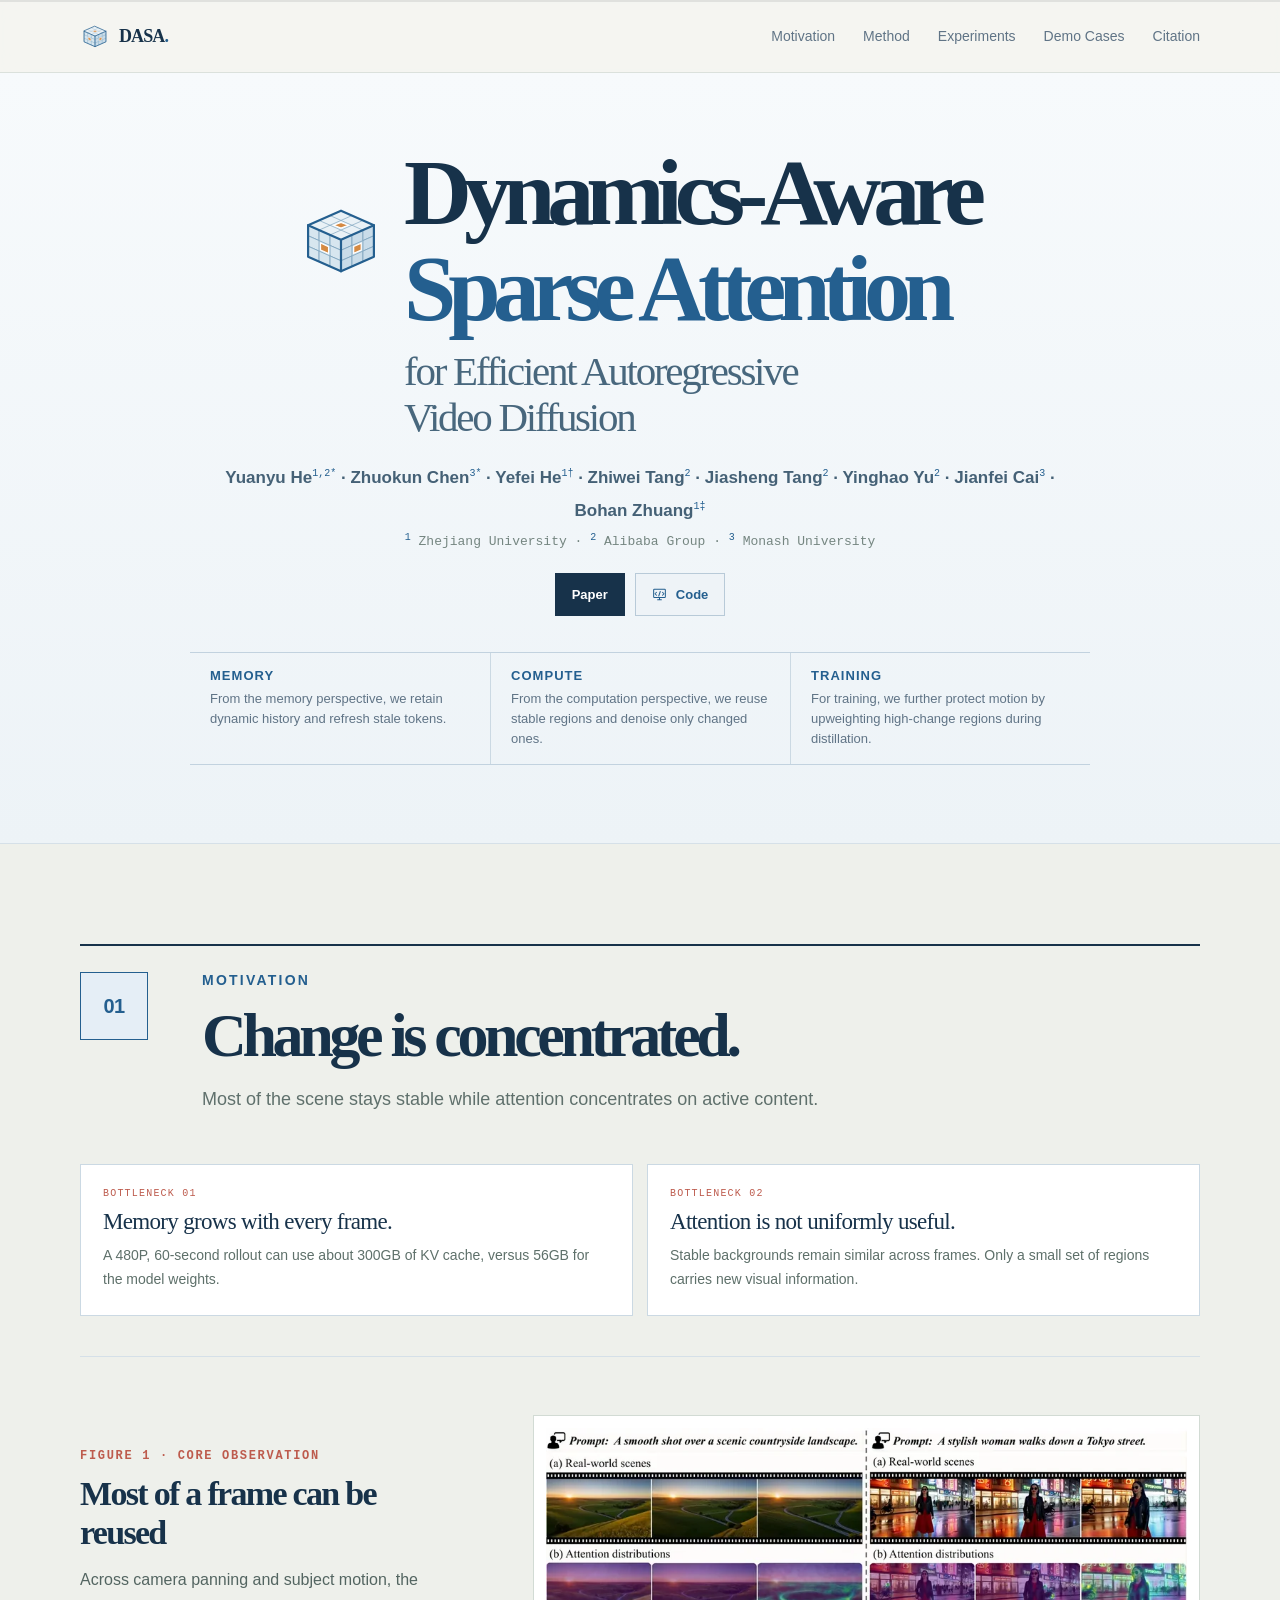
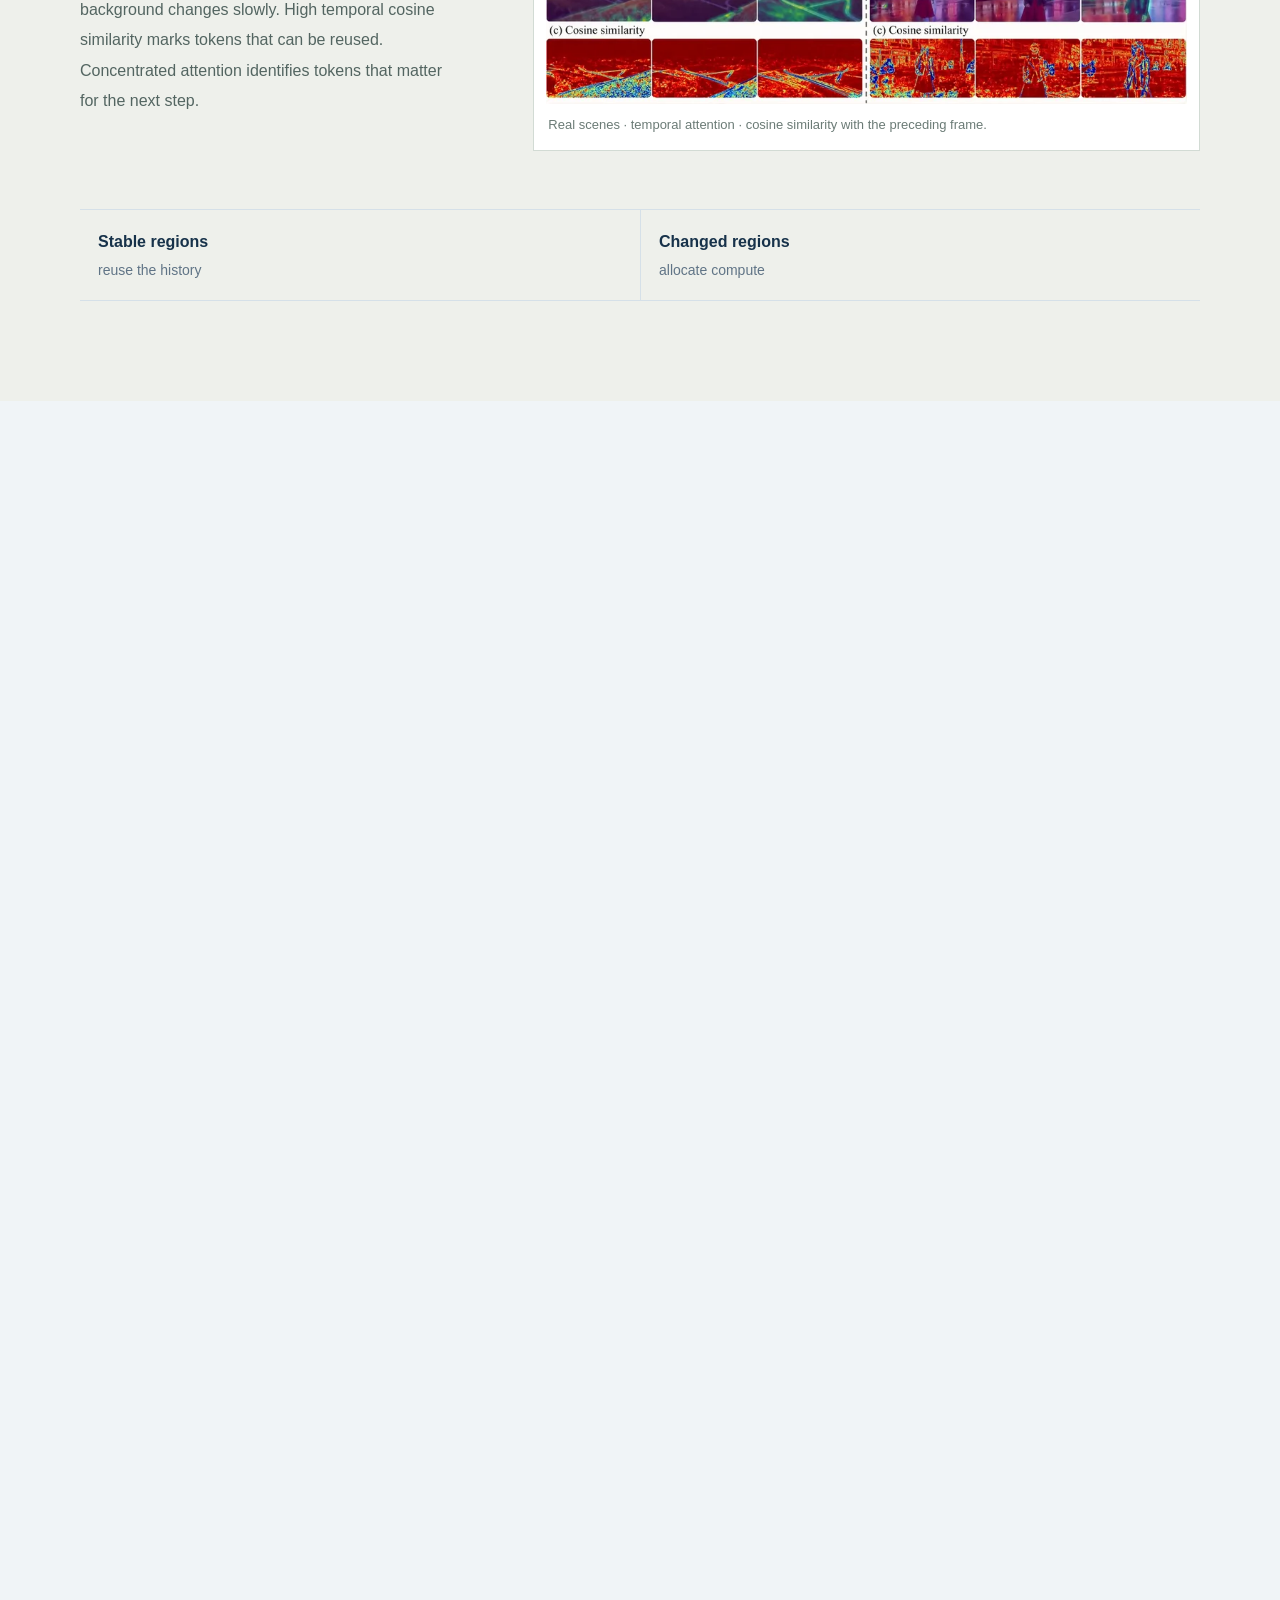
==== docs/index.html @ ee2a1354 "Deploy DASA project page with GitHub Pages" ====
<!doctype html>
<html lang="en">
<head>
  <meta charset="utf-8"><meta name="viewport" content="width=device-width, initial-scale=1">
  <meta name="theme-color" content="#f5f5f0"><meta name="description" content="DASA: Dynamics-Aware Sparse Attention for Efficient Autoregressive Video Diffusion.">
  <title>DASA: Dynamics-Aware Sparse Attention for Efficient Autoregressive Video Diffusion</title><link rel="icon" type="image/svg+xml" href="assets/favicon.svg"><link rel="stylesheet" href="styles.css"><script defer src="script.js"></script>
</head>
<body>
<div class="reading-progress" aria-hidden="true"><span id="progress-bar"></span></div>
<header class="site-header"><div class="nav-wrap"><a class="brand" href="#top" aria-label="DASA home"><svg class="brand-mark" viewBox="0 0 32 24" aria-hidden="true"><rect x="1.5" y="2" width="18" height="18" rx="2.5"></rect><circle cx="6" cy="7" r="1.2"></circle><circle cx="11" cy="7" r="1.2"></circle><circle cx="16" cy="7" r="1.2"></circle><circle cx="6" cy="12" r="1.2"></circle><circle cx="11" cy="12" r="1.2"></circle><circle cx="16" cy="12" r="1.2"></circle><circle cx="6" cy="17" r="1.2"></circle><circle cx="11" cy="17" r="1.2"></circle><path class="brand-motion" d="M14 18.5C19 20 20 7 29 5"></path><path class="brand-arrow" d="m25.5 5 3.5 0 0 3.5"></path></svg><span>DASA<span class="accent">.</span></span></a><nav class="nav-links" id="nav-links" aria-label="Project sections"><a href="#motivation">Motivation</a><a href="#method">Method</a><a href="#experiments">Experiments</a><a href="#demo-cases">Demo Cases</a><a href="#citation">Citation</a></nav><button class="nav-toggle" id="nav-toggle" type="button" aria-label="Open navigation" aria-controls="nav-links" aria-expanded="false"><span></span><span></span></button></div></header>
<main id="top">

<section class="hero"><div class="container"><div class="hero-copy reveal"><div class="hero-title-lockup"><img class="hero-method-icon" src="assets/logo.svg" alt="" aria-hidden="true"><h1><span class="title-main">Dynamics-Aware<br><em>Sparse Attention</em></span><span class="title-tail">for Efficient Autoregressive<br>Video Diffusion</span></h1></div><p class="hero-authors">Yuanyu He<sup>1,2*</sup> · Zhuokun Chen<sup>3*</sup> · Yefei He<sup>1†</sup> · Zhiwei Tang<sup>2</sup> · Jiasheng Tang<sup>2</sup> · Yinghao Yu<sup>2</sup> · Jianfei Cai<sup>3</sup> · Bohan Zhuang<sup>1‡</sup></p><p class="hero-affiliations"><sup>1</sup> Zhejiang University · <sup>2</sup> Alibaba Group · <sup>3</sup> Monash University</p><div class="hero-actions"><a class="button button-dark" href="DASA-paper.pdf" target="_blank" rel="noopener">Paper</a><a class="button button-code" href="https://github.com/Yuanyu0/DASA" target="_blank" rel="noopener" aria-label="View DASA code"><svg class="code-icon" viewBox="0 0 20 20" aria-hidden="true"><rect x="2.2" y="3" width="15.6" height="11" rx="1"></rect><path d="M7.5 17h5M10 14v3M6 7l-2 2 2 2m8-4 2 2-2 2m-3-5-2 6"></path></svg> Code</a></div><div class="hero-facts" aria-label="DASA at a glance"><div><strong>Memory</strong><span>From the memory perspective, we retain dynamic history and refresh stale tokens.</span></div><div><strong>Compute</strong><span>From the computation perspective, we reuse stable regions and denoise only changed ones.</span></div><div><strong>Training</strong><span>For training, we further protect motion by upweighting high-change regions during distillation.</span></div></div></div></div></section>
<section class="section motivation" id="motivation"><div class="container"><div class="section-intro reveal"><span class="section-number">01</span><div><p class="section-kicker">Motivation</p><h2>Change is concentrated.</h2><p>Most of the scene stays stable while attention concentrates on active content.</p></div></div><div class="problem-grid reveal"><article><p class="problem-index">BOTTLENECK 01</p><h3>Memory grows with every frame.</h3><p>A 480P, 60-second rollout can use about 300GB of KV cache, versus 56GB for the model weights.</p></article><article><p class="problem-index">BOTTLENECK 02</p><h3>Attention is not uniformly useful.</h3><p>Stable backgrounds remain similar across frames. Only a small set of regions carries new visual information.</p></article></div><article class="feature-slide reveal"><div class="feature-copy"><p class="figure-label">FIGURE 1 · CORE OBSERVATION</p><h3>Most of a frame can be reused</h3><p>Across camera panning and subject motion, the background changes slowly. High temporal cosine similarity marks tokens that can be reused. Concentrated attention identifies tokens that matter for the next step.</p></div><figure class="paper-figure"><button class="gallery-trigger" data-figure-src="assets/figure-01.webp" data-figure-title="Figure 1 · Spatiotemporal dynamics" data-figure-alt="Real scenes, attention distributions, and cosine similarity for camera panning and subject motion." aria-label="Open Figure 1"><img src="assets/thumbs/figure-01.webp" alt="Spatiotemporal dynamics across camera panning and subject motion." loading="lazy" decoding="async"><span class="open-label">Open figure ↗</span></button><figcaption>Real scenes · temporal attention · cosine similarity with the preceding frame.</figcaption></figure></article><div class="takeaways reveal"><div><strong>Stable regions</strong><span>reuse the history</span></div><div><strong>Changed regions</strong><span>allocate compute</span></div></div></div></section>

<section class="section method" id="method"><div class="container"><div class="section-intro reveal"><span class="section-number">02</span><div><p class="section-kicker">Method</p><h2>One observation.<br>Three mechanisms.</h2><p>DASA turns the observation into a unified design for memory, computation, and training.</p></div></div><div class="method-list"><article class="method-row reveal"><div class="method-copy"><p class="figure-label">01 · MEMORY</p><h3>Keep dynamic history, refresh the rest</h3><p>Historical KV tokens are pruned by layer-wise cosine similarity. The last frame of the previous chunk is kept as an anchor, and a static token is refreshed when its age reaches <strong>τ</strong>.</p></div><figure class="paper-figure"><button class="gallery-trigger" data-figure-src="assets/figure-02.webp" data-figure-title="Figure 2 · DASA framework" data-figure-alt="DASA architecture with storage management, reference frame, and computation optimization." aria-label="Open Figure 2"><img src="assets/thumbs/figure-02.webp" alt="DASA storage and computation framework." loading="lazy" decoding="async"><span class="open-label">Open figure ↗</span></button><figcaption>Layer-wise retention + static-token refresh.</figcaption></figure></article><article class="method-row reverse reveal"><div class="method-copy"><p class="figure-label">02 · COMPUTATION</p><h3>Skip redundant denoising</h3><p>Local <strong>w × w</strong> alignment compares the current chunk to the reference frame. Tokens with similarity <strong>≥ γ</strong> exit early and reuse aligned features. Only dynamic regions continue through denoising.</p></div><figure class="paper-figure"><button class="gallery-trigger" data-figure-src="assets/figure-04.webp" data-figure-title="Figure 4 · Threshold ablations" data-figure-alt="Ablations of early-exit threshold gamma and maximum token age threshold tau." aria-label="Open Figure 4"><img src="assets/thumbs/figure-04.webp" alt="DASA threshold ablations." loading="lazy" decoding="async"><span class="open-label">Open figure ↗</span></button><figcaption>Selected operating point: γ = 0.92, τ = 4.</figcaption></figure></article><article class="method-row reveal"><div class="method-copy"><p class="figure-label">03 · DISTILLATION</p><h3>Do not train away motion</h3><p>Static reuse can create a motion-lagging shortcut. DASA weights the DMD loss by <strong>W = 1 + α · max(0, 1 − sim)</strong>, amplifying errors in high-motion regions.</p></div><figure class="paper-figure"><button class="gallery-trigger" data-figure-src="assets/figure-03.webp" data-figure-title="Figure 3 · Dynamics-guided distillation" data-figure-alt="Dynamics-guided distillation with a spatially varying motion weight." aria-label="Open Figure 3"><img src="assets/thumbs/figure-03.webp" alt="Dynamics-guided distillation diagram." loading="lazy" decoding="async"><span class="open-label">Open figure ↗</span></button><figcaption>Motion-aware weighting preserves natural dynamics.</figcaption></figure></article></div></div></section>

<section class="section experiments" id="experiments"><div class="container"><div class="section-intro reveal"><span class="section-number">03</span><div><p class="section-kicker">Experiments</p><h2>Faster generation,<br>competitive fidelity.</h2><p>Evaluation uses VBench Extended: 946 prompts, five samples per prompt, and 16 quality dimensions. Throughput is measured on H100 GPUs.</p></div></div><div class="metric-line reveal"><div><strong>1.45×</strong><span>30-second video</span></div><div><strong>1.73×</strong><span>720P LongLive</span></div><div><strong>2.16×</strong><span>1080P LongLive</span></div><div><strong>27.58 FPS</strong><span>with adaptation</span></div></div><div class="results-table-block reveal"><div class="table-title"><div><p class="figure-label">TABLE 1 · SHORT VIDEO GENERATION</p><h3>5-second generation on VBench</h3></div><span>Higher is better ↑</span></div><div class="table-scroll" role="region" aria-label="Short video generation results" tabindex="0"><table><thead><tr><th>Backbone</th><th>Method</th><th>FPS ↑</th><th>Speedup ↑</th><th>Quality ↑</th><th>Semantic ↑</th><th>Total ↑</th></tr></thead><tbody><tr><td rowspan="5">Self Forcing<br><small>1.3B</small></td><td>Baseline</td><td>18.42</td><td>1.00×</td><td>84.97</td><td>81.06</td><td>84.19</td></tr><tr><td>TeaCache</td><td>21.69</td><td>1.18×</td><td>84.22</td><td>80.47</td><td>83.47</td></tr><tr><td>Dummy Forcing</td><td>25.19</td><td>1.37×</td><td>84.47</td><td>81.08</td><td>83.79</td></tr><tr class="ours"><td>DASA</td><td>26.21</td><td>1.42×</td><td>84.57</td><td>80.79</td><td>83.81</td></tr><tr class="ours"><td>DASA + adaptation</td><td>27.58</td><td>1.50×</td><td>84.64</td><td>81.32</td><td>83.98</td></tr><tr class="group-divider"><td rowspan="5">LongLive<br><small>1.3B</small></td><td>Baseline</td><td>18.30</td><td>1.00×</td><td>83.77</td><td>80.73</td><td>83.16</td></tr><tr><td>TeaCache</td><td>21.82</td><td>1.19×</td><td>83.10</td><td>80.73</td><td>82.63</td></tr><tr><td>Dummy Forcing</td><td>25.10</td><td>1.37×</td><td>83.16</td><td>80.99</td><td>82.73</td></tr><tr class="ours"><td>DASA</td><td>26.50</td><td>1.45×</td><td>83.18</td><td>80.87</td><td>82.72</td></tr><tr class="ours"><td>DASA + adaptation</td><td>27.91</td><td>1.53×</td><td>83.78</td><td>80.35</td><td>83.09</td></tr></tbody></table></div><p class="table-note">DASA with adaptation adds dynamics-guided distillation to the inference-time method.</p></div><details class="secondary-results reveal"><summary>Long-video and high-resolution results · Table 2</summary><div class="table-scroll" role="region" aria-label="Long video and high resolution results" tabindex="0"><table><thead><tr><th>Setting</th><th>Backbone</th><th>Baseline FPS</th><th>DASA FPS</th><th>Speedup</th><th>VBench Total</th></tr></thead><tbody><tr><td>30 seconds</td><td>Self Forcing</td><td>18.42</td><td>26.21</td><td>1.42×</td><td>83.37 → 83.20</td></tr><tr><td>30 seconds</td><td>LongLive</td><td>18.30</td><td>26.50</td><td>1.45×</td><td>83.05 → 82.83</td></tr><tr><td>720P</td><td>Self Forcing</td><td>5.92</td><td>10.10</td><td>1.71×</td><td>83.68 → 83.71</td></tr><tr><td>720P</td><td>LongLive</td><td>5.98</td><td>10.37</td><td>1.73×</td><td>83.31 → 83.01</td></tr><tr><td>1080P</td><td>Self Forcing</td><td>1.35</td><td>2.81</td><td>2.08×</td><td>83.18 → 82.79</td></tr><tr><td>1080P</td><td>LongLive</td><td>1.36</td><td>2.94</td><td>2.16×</td><td>81.78 → 81.63</td></tr></tbody></table></div></details></div></section>

<section class="section demo-cases" id="demo-cases"><div class="container"><div class="section-intro reveal"><span class="section-number">04</span><div><p class="section-kicker">Demo Cases</p><h2>Visual comparisons.</h2><p>Qualitative comparisons across resolutions show the original rollout, DASA, and DASA with adaptation.</p></div></div><div class="demo-grid reveal"><figure class="demo-figure"><button class="gallery-trigger" data-figure-src="assets/figure-09.webp" data-figure-title="Figure 9 · 480P" data-figure-alt="480P qualitative comparison for lava and cat-and-mouse scenes." aria-label="Open Figure 9"><img src="assets/thumbs/figure-09.webp" alt="480P qualitative comparisons." loading="lazy" decoding="async"><span class="open-label">Open figure ↗</span></button><figcaption><strong>480P</strong><span>Lava collapse · cat and mouse</span></figcaption></figure><figure class="demo-figure"><button class="gallery-trigger" data-figure-src="assets/figure-10-top2.webp" data-figure-title="Figure 10 · 720P" data-figure-alt="720P qualitative comparison for portrait and first-person flight scenes." aria-label="Open Figure 10"><img src="assets/thumbs/figure-10-top2.webp" alt="720P qualitative comparisons." loading="lazy" decoding="async"><span class="open-label">Open figure ↗</span></button><figcaption><strong>720P</strong><span>Portrait · FPV</span></figcaption></figure><figure class="demo-figure"><button class="gallery-trigger" data-figure-src="assets/figure-11-top2.webp" data-figure-title="Figure 11 · 1080P" data-figure-alt="1080P qualitative comparison for a horse in the Gobi Desert and a tsunami." aria-label="Open Figure 11"><img src="assets/thumbs/figure-11-top2.webp" alt="1080P qualitative comparisons." loading="lazy" decoding="async"><span class="open-label">Open figure ↗</span></button><figcaption><strong>1080P</strong><span>Gobi · tsunami</span></figcaption></figure></div><div class="demo-more-label"><strong>Additional prompt coverage</strong><span>Four more scenes show the same stable-background / active-region pattern.</span></div><div class="demo-grid demo-grid-secondary reveal"><figure class="demo-figure"><button class="gallery-trigger" data-figure-src="assets/figure-05.webp" data-figure-title="Figure 5 · Bird to fish" data-figure-alt="Qualitative comparison of a bird landing on water and turning into a fish." aria-label="Open Figure 5"><img src="assets/thumbs/figure-05.webp" alt="Bird landing on water and turning into a fish." loading="lazy" decoding="async"><span class="open-label">Open figure ↗</span></button><figcaption><strong>CASE 01</strong><span>Bird → fish</span></figcaption></figure><figure class="demo-figure"><button class="gallery-trigger" data-figure-src="assets/figure-06.webp" data-figure-title="Figure 6 · Girl on oak limb" data-figure-alt="Qualitative comparison of a girl sitting on a bent oak limb." aria-label="Open Figure 6"><img src="assets/thumbs/figure-06.webp" alt="Girl sitting on a bent oak limb." loading="lazy" decoding="async"><span class="open-label">Open figure ↗</span></button><figcaption><strong>CASE 02</strong><span>Oak limb</span></figcaption></figure><figure class="demo-figure"><button class="gallery-trigger" data-figure-src="assets/figure-07.webp" data-figure-title="Figure 7 · Bullet train" data-figure-alt="Qualitative comparison of a bullet train speeding through a rainforest." aria-label="Open Figure 7"><img src="assets/thumbs/figure-07.webp" alt="Bullet train speeding through a rainforest." loading="lazy" decoding="async"><span class="open-label">Open figure ↗</span></button><figcaption><strong>CASE 03</strong><span>Rainforest train</span></figcaption></figure><figure class="demo-figure"><button class="gallery-trigger" data-figure-src="assets/figure-08.webp" data-figure-title="Figure 8 · Sea creature" data-figure-alt="Qualitative comparison of a translucent blue-green sea creature." aria-label="Open Figure 8"><img src="assets/thumbs/figure-08.webp" alt="Translucent blue-green sea creature." loading="lazy" decoding="async"><span class="open-label">Open figure ↗</span></button><figcaption><strong>CASE 04</strong><span>Sea creature</span></figcaption></figure></div></div></section>

<section class="section citation" id="citation" aria-label="Citation"><div class="container citation-placeholder"><span class="section-number">05</span><p class="section-kicker">Citation</p></div></section>
</main>
<footer class="site-footer"><div class="container"><span class="footer-title">DASA: Dynamics-Aware <em>Sparse Attention</em> for Efficient Autoregressive Video Diffusion</span><a href="#top">Back to top ↑</a></div></footer>
<dialog class="figure-dialog" id="figure-dialog" aria-label="Expanded research figure"><div class="dialog-bar"><span id="figure-dialog-title">DASA / RESEARCH FIGURE</span><button id="figure-close" type="button" aria-label="Close figure">Close <b>×</b></button></div><img alt="Expanded research figure" id="figure-dialog-image"></dialog>
</body></html>
---- docs/styles.css ----
:root{--paper:#f5f5f0;--surface:#fffefa;--ink:#17262b;--muted:#657472;--line:#d6ddd7;--deep:#12232b;--mint:#4f9d87;--mint-soft:#dcebe4;--coral:#e89072;--sans:-apple-system,BlinkMacSystemFont,"Segoe UI",Roboto,Arial,sans-serif;--mono:ui-monospace,SFMono-Regular,Menlo,Consolas,monospace;--display:Georgia,"Times New Roman",serif;--max:1120px}
*{box-sizing:border-box}html{scroll-behavior:smooth;scroll-padding-top:76px}body{margin:0;background:var(--paper);color:var(--ink);font:16px/1.75 var(--sans);-webkit-font-smoothing:antialiased}a{color:inherit;text-decoration:none}button{font:inherit}.container{width:min(calc(100% - 48px),var(--max));margin-inline:auto}.reading-progress{position:fixed;z-index:30;inset:0 0 auto;height:2px;background:#17262b18}.reading-progress span{display:block;width:0;height:100%;background:var(--mint);transition:width .1s}.site-header{position:sticky;z-index:20;top:0;border-bottom:1px solid #d5ddd7cc;background:#f5f5f0e8;backdrop-filter:blur(14px)}.nav-wrap{width:min(calc(100% - 48px),var(--max));min-height:72px;margin:auto;display:flex;align-items:center;gap:28px}.brand{display:flex;align-items:center;gap:10px;font:700 18px var(--display);letter-spacing:-.05em;white-space:nowrap}.accent{color:var(--mint)}.brand-mark{display:flex;align-items:flex-end;gap:3px;width:19px;height:22px;transform:skewY(-24deg)}.brand-mark i{width:4px;height:8px;border:1px solid var(--mint)}.brand-mark i:nth-child(2){height:15px}.brand-mark i:nth-child(3){height:22px}.nav-links{display:flex;align-items:center;gap:28px;margin-left:auto;color:var(--muted);font:12px var(--sans)}.nav-links a:hover{color:var(--mint)}.paper-link{padding:8px 12px;border:1px solid #aebbb4;border-radius:2px;color:var(--ink);font-size:12px}.paper-link span{margin-left:8px;color:var(--mint)}.nav-toggle{display:none}
.hero{padding:82px 0 96px;background:linear-gradient(180deg,#f5f5f0,#edf1eb);border-bottom:1px solid var(--line)}.hero-grid{display:grid;grid-template-columns:minmax(0,.92fr) minmax(420px,1.08fr);gap:9%;align-items:center}.kicker,.section-kicker{margin:0 0 17px;color:var(--mint);font:11px var(--mono);letter-spacing:.12em;text-transform:uppercase}.dot{display:inline-block;width:7px;height:7px;border-radius:50%;background:var(--mint);margin-right:8px;vertical-align:1px}.hero h1{margin:0;font:650 clamp(44px,6.3vw,76px)/1.02 var(--display);letter-spacing:-.075em}.hero h1 em{color:var(--mint);font-style:normal}.hero-subtitle{max-width:480px;margin:24px 0 18px;font:600 20px/1.4 var(--display);letter-spacing:-.03em}.hero-authors{max-width:570px;margin:0;color:#40534f;font-size:13px;line-height:1.8}.hero-authors sup,.hero-affiliations sup{color:var(--mint);font:10px var(--mono)}.hero-affiliations{margin:5px 0 0;color:#758681;font:11px var(--mono)}.hero-actions{display:flex;flex-wrap:wrap;gap:10px;margin-top:27px}.button{display:inline-flex;align-items:center;gap:9px;min-height:43px;padding:0 16px;border:1px solid #b6c2bb;font-size:13px;font-weight:600;transition:transform .2s,background .2s}.button:hover{transform:translateY(-2px)}.button-dark{border-color:var(--deep);background:var(--deep);color:#fff}.button-light{border-color:var(--mint);background:var(--mint-soft);color:#1c5144}.icon{font:16px var(--mono)}.hero-diagram{padding:17px 17px 12px;border:1px solid #b2c5bc;background:#14272f;color:#b5c9c0;box-shadow:0 20px 42px #1f413016}.diagram-head{display:flex;justify-content:space-between;font:9px var(--mono);letter-spacing:.11em}.hero-diagram svg{display:block;width:100%;height:auto;margin:10px 0 5px}.diagram-caption{display:flex;justify-content:space-between;gap:14px;padding-top:9px;border-top:1px solid #a5c1b724;color:#91aaa2;font:9px var(--mono)}.mint-dot,.coral-dot{display:inline-block;width:7px;height:7px;border-radius:50%;background:#8edac3;margin-right:6px}.coral-dot{background:#f1a487}
.section{padding:100px 0}.section:nth-of-type(even){background:#eef0eb}.section-intro{display:grid;grid-template-columns:72px minmax(0,720px);gap:23px;align-items:start;margin-bottom:56px}.section-number{padding-top:6px;color:var(--mint);font:12px var(--mono)}.section-intro h2{margin:0 0 14px;font:600 clamp(36px,4.7vw,58px)/1.06 var(--display);letter-spacing:-.07em}.section-intro p:not(.section-kicker){max-width:700px;margin:0;color:#5f706c;font-size:17px;line-height:1.75}.feature-slide,.method-row{display:grid;grid-template-columns:minmax(250px,.72fr) minmax(0,1.28fr);gap:7%;align-items:center;padding:58px 0;border-top:1px solid var(--line)}.method-row.reverse .method-copy{order:2}.method-row.reverse .paper-figure{order:1}.feature-copy,.method-copy{max-width:430px}.figure-label{margin:0 0 11px;color:var(--mint);font:10px var(--mono);letter-spacing:.11em}.feature-copy h3,.method-copy h3{margin:0 0 12px;font:650 clamp(24px,3vw,34px)/1.16 var(--display);letter-spacing:-.05em}.feature-copy p:not(.figure-label),.method-copy p:not(.figure-label){margin:0;color:#536561;font-size:16px;line-height:1.9}.feature-copy strong,.method-copy strong{color:#287263}.paper-figure{min-width:0;margin:0;padding:12px;border:1px solid #d2dbd4;background:var(--surface)}.gallery-trigger{position:relative;display:block;width:100%;padding:0;border:0;background:#fff;cursor:zoom-in}.gallery-trigger img{display:block;width:100%;height:auto;max-height:570px;object-fit:contain}.open-label{position:absolute;right:11px;bottom:10px;padding:5px 8px;background:#12232be8;color:#edf5ef;font:9px var(--mono);letter-spacing:.08em;opacity:0;transition:opacity .2s}.gallery-trigger:hover .open-label,.gallery-trigger:focus-visible .open-label{opacity:1}.paper-figure figcaption{padding:10px 2px 1px;color:#6b7b76;font-size:12px}.takeaways,.metric-line{display:grid;grid-template-columns:repeat(3,1fr);border-block:1px solid var(--line)}.takeaways>div{display:flex;flex-direction:column;gap:2px;padding:18px}.takeaways>div+div,.metric-line>div+div{border-left:1px solid var(--line)}.takeaways strong{font-size:14px}.takeaways span{color:#73837e;font-size:12px}.method{background:#eef0eb}.method-list{margin-top:0}.experiments{background:var(--deep);color:#edf4ef}.experiments .section-intro p:not(.section-kicker){color:#a9bbb5}.experiments .section-number,.experiments .section-kicker{color:#8bd5be}.experiments .section-intro h2{color:#f1f5ef}.metric-line{margin:0 0 48px;border-color:#ffffff2d;grid-template-columns:repeat(4,1fr)}.metric-line>div{padding:19px}.metric-line strong{display:block;color:#8edac3;font:650 31px/1 var(--display);letter-spacing:-.06em}.metric-line span{display:block;margin-top:7px;color:#a1b2ad;font-size:13px}.results-table-block{padding:27px;background:#f4f4ef;color:var(--ink)}.table-title{display:flex;justify-content:space-between;align-items:end;gap:20px;margin-bottom:17px}.table-title h3{margin:3px 0 0;font:650 22px var(--display)}.table-title>span{color:#667671;font:10px var(--mono)}.table-scroll{overflow-x:auto}table{width:100%;min-width:720px;border-collapse:collapse;font-size:13px;font-variant-numeric:tabular-nums}th,td{padding:11px 10px;border-bottom:1px solid #d9ded8;text-align:right;white-space:nowrap}th{color:#70807b;font:10px var(--mono)}th:first-child,td:first-child,th:nth-child(2),td:nth-child(2){text-align:left}td:first-child{font-weight:600;color:#53635e}td small{color:#84918d;font-size:10px;font-weight:400}.ours{background:#e0eee7}.ours td:first-child,.ours td:nth-child(2){color:#287263;font-weight:700}.group-divider td{border-top:1px solid #b8c5be}.table-note{margin:13px 0 0;color:#73827e;font-size:12px}.secondary-results{margin-top:17px}.secondary-results summary{padding:15px 2px;border-block:1px solid #ffffff36;color:#eaf3ed;cursor:pointer;font-size:14px;font-weight:600;list-style:none}.secondary-results summary::-webkit-details-marker{display:none}.secondary-results summary:after{float:right;content:'+';color:#8edac3;font-size:20px;font-weight:400}.secondary-results[open] summary:after{content:'−'}.secondary-results .table-scroll{margin-top:12px;padding:18px;background:#f4f4ef;color:var(--ink)}.demo-cases{background:#f1f2ed}.demo-grid{display:grid;grid-template-columns:repeat(3,1fr);gap:16px}.demo-figure{margin:0;padding:10px;border:1px solid #d5ddd6;background:var(--surface)}.demo-figure figcaption{display:flex;justify-content:space-between;gap:10px;padding:10px 2px 0;color:#5f716c;font-size:12px}.demo-figure figcaption strong{color:var(--mint);font:11px var(--mono)}.citation{padding-bottom:110px}.citation-inner{display:grid;grid-template-columns:.65fr 1.35fr;gap:10%;align-items:start}.citation-inner .section-intro{display:flex;gap:20px;margin:0}.citation-box{position:relative;border:1px solid #cbd5ce;background:#14272f;color:#d8e8df}.citation-box button{position:absolute;right:13px;top:13px;border:1px solid #7fa69a;background:transparent;color:#d8e8df;padding:7px 10px;font-size:11px;cursor:pointer}.citation-box pre{margin:0;padding:25px 24px 22px;overflow:auto;font:12px/1.7 var(--mono)}.copy-status{min-height:25px;margin:0;padding:0 24px 12px;color:#8edac3;font-size:12px}.site-footer{border-top:1px solid var(--line);background:#f5f5f0}.site-footer .container{display:flex;justify-content:space-between;gap:20px;padding:24px 0;color:#71817b;font:11px var(--mono)}.site-footer a{color:var(--mint)}.figure-dialog{width:min(95vw,1450px);max-height:95vh;padding:0;border:1px solid #91a9a0;background:#fafaf5;box-shadow:0 24px 90px #0008}.figure-dialog::backdrop{background:#0b1820d9;backdrop-filter:blur(4px)}.figure-dialog[open]{display:flex;flex-direction:column}.dialog-bar{display:flex;justify-content:space-between;padding:11px 16px;border-bottom:1px solid #d6ddd7;color:#4f7f70;font:10px var(--mono)}.dialog-bar button{border:0;background:transparent;color:var(--ink);cursor:pointer;font-size:11px}.figure-dialog img{display:block;width:100%;height:auto;max-height:calc(95vh - 48px);object-fit:contain;padding:9px}
.reveal{opacity:0;transform:translateY(18px);transition:opacity .7s ease,transform .7s ease}.reveal.is-visible{opacity:1;transform:none}.method-row:nth-child(2){transition-delay:.08s}.method-row:nth-child(3){transition-delay:.16s}
@media(max-width:900px){.hero-grid{grid-template-columns:1fr;gap:40px}.hero-copy{max-width:700px}.hero-diagram{max-width:700px}.feature-slide,.method-row{grid-template-columns:minmax(220px,.8fr) minmax(0,1.2fr);gap:5%}.demo-grid{gap:10px}.citation-inner{gap:6%}}
@media(max-width:650px){.container,.nav-wrap{width:calc(100% - 36px)}.site-header{position:sticky}.nav-wrap{min-height:62px;gap:10px}.nav-links{display:none;position:absolute;top:61px;left:0;right:0;flex-direction:column;gap:0;padding:9px 18px 14px;background:#f5f5f0;border-bottom:1px solid var(--line)}.nav-links.is-open{display:flex}.nav-links a{padding:10px 0;border-bottom:1px solid var(--line);font-size:14px}.nav-toggle{display:flex;flex-direction:column;justify-content:center;gap:5px;margin-left:auto;width:35px;height:35px;border:1px solid #b7c4bc;background:transparent}.nav-toggle span{width:15px;height:1px;background:var(--ink)}.paper-link{font-size:11px;padding:7px 9px}.hero{padding:58px 0 62px}.hero-grid{gap:32px}.hero h1{font-size:47px}.hero-subtitle{font-size:18px}.hero-authors{font-size:12px}.hero-affiliations{font-size:9px}.hero-actions{margin-top:22px}.hero-diagram{padding:10px}.diagram-caption{font-size:8px}.section{padding:68px 0}.section-intro{grid-template-columns:42px 1fr;gap:12px;margin-bottom:34px}.section-intro h2{font-size:39px}.section-intro p:not(.section-kicker){font-size:15px}.feature-slide,.method-row{grid-template-columns:1fr;gap:23px;padding:39px 0}.method-row.reverse .method-copy,.method-row.reverse .paper-figure{order:initial}.feature-copy,.method-copy{max-width:none}.feature-copy h3,.method-copy h3{font-size:27px}.feature-copy p:not(.figure-label),.method-copy p:not(.figure-label){font-size:15px}.paper-figure{padding:8px}.open-label{opacity:1;font-size:8px}.takeaways{grid-template-columns:1fr}.takeaways>div+div{border-left:0;border-top:1px solid var(--line)}.metric-line{grid-template-columns:1fr 1fr;margin-bottom:30px}.metric-line>div{padding:14px}.metric-line>div:nth-child(3){border-left:0;border-top:1px solid #ffffff2d}.metric-line>div:nth-child(4){border-top:1px solid #ffffff2d}.metric-line strong{font-size:25px}.metric-line span{font-size:12px}.results-table-block{padding:16px 12px}.table-title{align-items:start;flex-direction:column;gap:6px}.table-title h3{font-size:19px}.table-scroll table{font-size:12px}.demo-grid{grid-template-columns:1fr;gap:13px}.demo-figure figcaption{font-size:13px}.citation-inner{grid-template-columns:1fr;gap:30px}.citation-box pre{font-size:11px;padding:19px 15px}.citation-box button{font-size:10px;top:10px;right:10px}.site-footer .container{padding:18px 0}.site-footer{font-size:10px}.figure-dialog img{padding:5px}}
@media(prefers-reduced-motion:reduce){html{scroll-behavior:auto}*,*::before,*::after{animation-duration:.01ms!important;transition-duration:.01ms!important}.reveal{opacity:1;transform:none}}
.hero>.container{display:block}.hero-copy{max-width:760px}.results-table-block{overflow:hidden}.table-scroll{max-width:100%}
.citation-box{min-width:0;max-width:100%;overflow:hidden}.citation-box pre{white-space:pre-wrap;overflow-wrap:anywhere}
.citation-inner{display:block}.citation-inner>.section-intro{display:flex;align-items:baseline;gap:22px;margin:0 0 24px}.citation-inner>.section-intro h2{margin-bottom:0}.citation-box{width:100%}
.paper-abstract{padding:70px 0;background:#eef3f0;border-bottom:1px solid var(--line)}.abstract-grid{display:grid;grid-template-columns:160px minmax(0,760px);gap:28px;align-items:start}.abstract-grid h2{margin:0 0 12px;font:500 clamp(31px,4vw,48px)/1.08 var(--display);letter-spacing:-.04em}.abstract-grid p:not(.section-kicker){margin:0;max-width:760px;color:#53645f;font-size:17px;line-height:1.85}.abstract-points{display:grid;grid-template-columns:repeat(3,1fr);gap:0;margin-top:25px;border-top:1px solid #c9d5ce;border-bottom:1px solid #c9d5ce}.abstract-points span{padding:14px 16px 14px 0;color:#63746d;font-size:13px;line-height:1.55}.abstract-points span+span{padding-left:16px;border-left:1px solid #d0dad4}.abstract-points b{display:block;margin-bottom:3px;color:var(--mint);font:10px var(--mono);letter-spacing:.08em;text-transform:uppercase}.problem-grid{display:grid;grid-template-columns:repeat(2,1fr);gap:18px;margin:0 0 42px}.problem-grid article{padding:26px 27px;border:1px solid #d2ddd6;background:#fbfcf9}.problem-index{margin:0 0 9px;color:var(--coral);font:10px var(--mono);letter-spacing:.12em}.problem-grid h3{margin:0 0 9px;font:500 25px/1.18 var(--display);letter-spacing:-.03em}.problem-grid p:not(.problem-index){margin:0;color:#5e706a;font-size:14px;line-height:1.8}
@media(max-width:650px){.paper-abstract{padding:52px 0}.abstract-grid{grid-template-columns:1fr;gap:10px}.abstract-grid p:not(.section-kicker){font-size:15px}.abstract-points{grid-template-columns:1fr}.abstract-points span+span{padding-left:0;border-left:0;border-top:1px solid #d0dad4}.problem-grid{grid-template-columns:1fr;gap:12px;margin-bottom:31px}.problem-grid article{padding:21px}.problem-grid h3{font-size:23px}}
/* Academic blue system with restrained warm accents. */
:root{--paper:#f6f8fa;--surface:#fff;--ink:#17324a;--muted:#607486;--line:#d5e0e8;--deep:#eaf1f6;--mint:#245f8f;--mint-soft:#e5eef6;--coral:#bd5b4d;--orange:#d58a43}
.hero{background:linear-gradient(180deg,#f7fafc,#edf3f7);padding:92px 0 104px}.hero>.container{display:block}.hero-copy{max-width:950px;margin:auto;text-align:center}.hero h1{font-size:clamp(52px,7.4vw,94px);letter-spacing:-.085em}.hero-subtitle{max-width:680px;margin:28px auto 20px;font-size:22px;color:#2a4b65}.hero-authors{max-width:850px;margin-inline:auto;color:#456176;font-size:15px;line-height:1.9}.hero-affiliations{font-size:12px}.hero-actions{justify-content:center}.hero h1 em{color:var(--mint)}.hero .kicker{color:var(--mint)}.button-dark{background:var(--ink);border-color:var(--ink)}.button-light{background:#e7eef5;border-color:#86a9c4;color:#1e5a86}.section-kicker,.figure-label{color:var(--coral)}.section-number{color:var(--mint)}.method{background:#f0f4f7}.experiments{background:var(--deep);color:var(--ink)}.experiments .section-intro h2{color:var(--ink)}.experiments .section-intro p:not(.section-kicker){color:#526d80}.experiments .section-number,.experiments .section-kicker{color:var(--mint)}.metric-line{border-color:#bed0dc}.metric-line>div+div{border-color:#cbd9e3}.metric-line strong{color:var(--mint)}.metric-line span{color:#607486}.results-table-block{border:1px solid #cbd9e3;box-shadow:0 10px 30px #244b6510}.ours{background:#f7e8e5}.ours td:first-child,.ours td:nth-child(2){color:#a44f45}.secondary-results summary{border-color:#afc3d2;color:var(--ink)}.secondary-results summary:after{color:var(--orange)}.demo-cases{background:#f6f8fa}.demo-figure figcaption strong{color:var(--coral)}.takeaways strong{color:var(--ink)}.takeaways span{color:#607486}.citation-box{background:#17324a;border-color:#7193aa}.citation-box button{border-color:#a4c2d5}.copy-status{color:#9fc2d8}.site-footer{background:#f6f8fa;border-color:var(--line)}.site-footer a{color:var(--mint)}
@media(min-width:901px){.hero h1{max-width:none}.hero-authors{font-size:16px}.hero-affiliations{font-size:12px}}
@media(max-width:650px){.hero{padding:62px 0 70px}.hero h1{font-size:48px}.hero-subtitle{font-size:18px}.hero-authors{font-size:12px}.hero-affiliations{font-size:9px}}
.section.experiments{background:#eaf1f6}
.section-intro{grid-template-columns:92px minmax(0,760px);gap:30px;padding-top:26px;border-top:2px solid var(--ink);position:relative}.section-number{display:grid;place-items:center;width:68px;height:68px;padding:0;border:1px solid var(--mint);background:var(--mint-soft);color:var(--mint);font:700 20px/1 var(--sans);letter-spacing:-.03em}.section-kicker{margin-bottom:14px;font:700 14px/1.2 var(--sans);letter-spacing:.16em;color:var(--mint);text-transform:uppercase}.section-intro h2{font-size:clamp(40px,5vw,62px)}.section-intro p:not(.section-kicker){font-size:18px;line-height:1.8}
.experiments .section-intro{border-color:#245f8f}.experiments .section-number{background:#dce8f1;border-color:#245f8f;color:#245f8f}.experiments .section-kicker{color:#245f8f}.demo-cases .section-intro,.citation .section-intro{border-color:#bd5b4d}.demo-cases .section-number,.citation .section-number{background:#f5e4e1;border-color:#bd5b4d;color:#a44f45}.demo-cases .section-kicker,.citation .section-kicker{color:#a44f45}
@media(max-width:650px){.section-intro{grid-template-columns:58px 1fr;gap:15px;padding-top:18px}.section-number{width:48px;height:48px;font-size:15px}.section-kicker{font-size:11px;letter-spacing:.12em;margin-bottom:10px}.section-intro h2{font-size:39px}.section-intro p:not(.section-kicker){font-size:15px}}
.brand-mark{display:block;align-items:initial;gap:0;width:29px;height:23px;overflow:visible;transform:none;fill:none;stroke:var(--mint);stroke-width:1.5;stroke-linecap:round;stroke-linejoin:round}.brand-mark circle{fill:var(--mint);stroke:none}.brand-mark .brand-motion,.brand-mark .brand-arrow{stroke:var(--coral);fill:none}.brand-mark .brand-motion{stroke-width:1.7}.brand-mark .brand-arrow{stroke-width:1.4}
.brand-mark{background:url("assets/logo.svg") center/contain no-repeat}.brand-mark>*{display:none}
@media(max-width:650px){.citation-inner>.section-intro{display:grid;grid-template-columns:42px 1fr;gap:12px;margin-bottom:22px}.citation-inner>.section-intro h2{margin-bottom:10px}}
.button-code{border-color:#b8cad8;background:#eef3f7;color:#245f8f;cursor:pointer}.button-code:hover{transform:translateY(-2px);background:#e4edf4}.code-icon{width:15px;height:15px;fill:none;stroke:currentColor;stroke-width:1.35;stroke-linecap:round;stroke-linejoin:round}.button-code small{margin-left:2px;padding-left:7px;border-left:1px solid #b7c9d6;color:#6b8295;font:8px var(--mono);letter-spacing:.08em}
.hero{padding:72px 0 78px}
.nav-links{font-size:14px}
.site-footer .container{flex-wrap:wrap}.site-footer .footer-title{max-width:850px;color:var(--ink);font:600 13px/1.45 var(--display);letter-spacing:-.015em}.site-footer .footer-title em{color:var(--mint);font-style:italic}
.citation-placeholder{display:flex;align-items:center;gap:18px;border-top:2px solid #bd5b4d;padding-top:22px}.citation-placeholder .section-number{display:grid;place-items:center;width:58px;height:58px;padding:0;border:1px solid #bd5b4d;background:#f5e4e1;color:#a44f45;font:700 18px/1 var(--sans)}.citation-placeholder .section-kicker{margin:0;color:#a44f45;font:700 14px/1.2 var(--sans);letter-spacing:.16em}.citation-coming-soon{margin:0 0 0 auto;color:#7890a0;font-size:14px}
.hero-title-lockup{display:flex;align-items:flex-start;justify-content:center;gap:24px;margin:0 auto;text-align:left}
.hero-method-icon{width:78px;height:78px;flex:0 0 78px;margin-top:57px;object-fit:contain}
.hero-title-lockup h1{margin:0;text-align:left}
.hero h1 .title-main{display:block}
.hero h1 .title-tail{display:block;margin-top:12px;color:#48677d;font:500 clamp(26px,3.2vw,43px)/1.12 var(--display);letter-spacing:-.055em}
.hero-summary{margin:25px auto 0;color:#245f8f;font:600 18px/1.4 var(--display);letter-spacing:-.025em}
.hero-authors{margin-top:22px;font-size:17px;font-weight:600;line-height:1.9}
.hero-affiliations{font-size:13px}
.hero-actions{margin-top:24px}
.hero-facts{display:grid;grid-template-columns:repeat(3,1fr);max-width:900px;margin:36px auto 0;border-block:1px solid #c2d2df}
.hero-facts>div{padding:15px 20px;text-align:left}
.hero-facts>div+div{border-left:1px solid #cbd9e3}
.hero-facts strong{display:block;color:#245f8f;font:700 13px/1.2 var(--sans);letter-spacing:.08em;text-transform:uppercase}
.hero-facts span{display:block;margin-top:5px;color:#607486;font-size:13px;line-height:1.55}
.figure-label{font-size:12px;font-weight:700;letter-spacing:.14em}
.paper-figure figcaption{font-size:13px}
.takeaways strong{font-size:16px}
.takeaways span{font-size:14px}
.problem-grid{grid-template-columns:repeat(3,1fr);gap:14px;margin:-7px 0 40px}
.problem-grid{grid-template-columns:repeat(2,1fr)}
.takeaways{grid-template-columns:repeat(2,1fr)}
.problem-grid article{padding:23px 22px;border-color:#cbd9e3;background:#fff}
.problem-grid h3{font-size:23px}
.problem-grid p:not(.problem-index){font-size:14px;line-height:1.7}
.demo-more-label{display:flex;justify-content:space-between;align-items:baseline;gap:20px;margin:48px 0 16px;padding-top:20px;border-top:1px solid #cbd9e3;color:#245f8f}.demo-more-label strong{font:700 13px/1.2 var(--sans);letter-spacing:.1em;text-transform:uppercase}.demo-more-label span{color:#607486;font-size:13px}.demo-grid-secondary{grid-template-columns:repeat(4,1fr);gap:12px}.demo-grid-secondary .demo-figure{padding:7px}.demo-grid-secondary .demo-figure figcaption{padding-top:8px;font-size:11px}.demo-grid-secondary .demo-figure figcaption strong{font-size:10px}
@media(max-width:650px){.hero{padding:54px 0 60px}.hero-title-lockup{flex-direction:column;align-items:center;gap:10px}.hero-title-lockup h1{text-align:center}.hero-method-icon{width:52px;height:52px;flex-basis:52px;margin-top:0}.hero h1{font-size:42px}.hero h1 .title-tail{margin-top:8px;font-size:22px}.hero-summary{margin-top:20px;font-size:17px}.hero-authors{margin-top:19px;font-size:14px;line-height:1.8}.hero-affiliations{font-size:11px}.hero-facts{margin-top:28px}.hero-facts>div{padding:12px 9px}.hero-facts>div+div{border-left:1px solid #cbd9e3}.hero-facts strong{font-size:11px;letter-spacing:.03em}.hero-facts span{font-size:10px;line-height:1.35}.figure-label{font-size:11px}.takeaways strong{font-size:15px}.takeaways span{font-size:13px}.problem-grid{grid-template-columns:1fr;gap:10px;margin:0 0 30px}.problem-grid article{padding:19px 18px}.problem-grid h3{font-size:22px}.demo-more-label{display:block;margin-top:36px}.demo-more-label span{display:block;margin-top:7px;font-size:12px}.demo-grid-secondary{grid-template-columns:1fr 1fr;gap:9px}.demo-grid-secondary .demo-figure figcaption{display:block}.demo-grid-secondary .demo-figure figcaption span{display:block;margin-top:3px}.site-footer .footer-title{max-width:100%;font-size:12px}.citation-placeholder{display:grid;grid-template-columns:48px 1fr;gap:12px;padding-top:18px}.citation-placeholder .section-number{width:48px;height:48px;font-size:15px}.citation-placeholder .section-kicker{align-self:center}.citation-coming-soon{grid-column:2;margin:0;font-size:12px}}
@supports (content-visibility:auto){section.section:not(.citation){content-visibility:auto;contain-intrinsic-size:900px}}
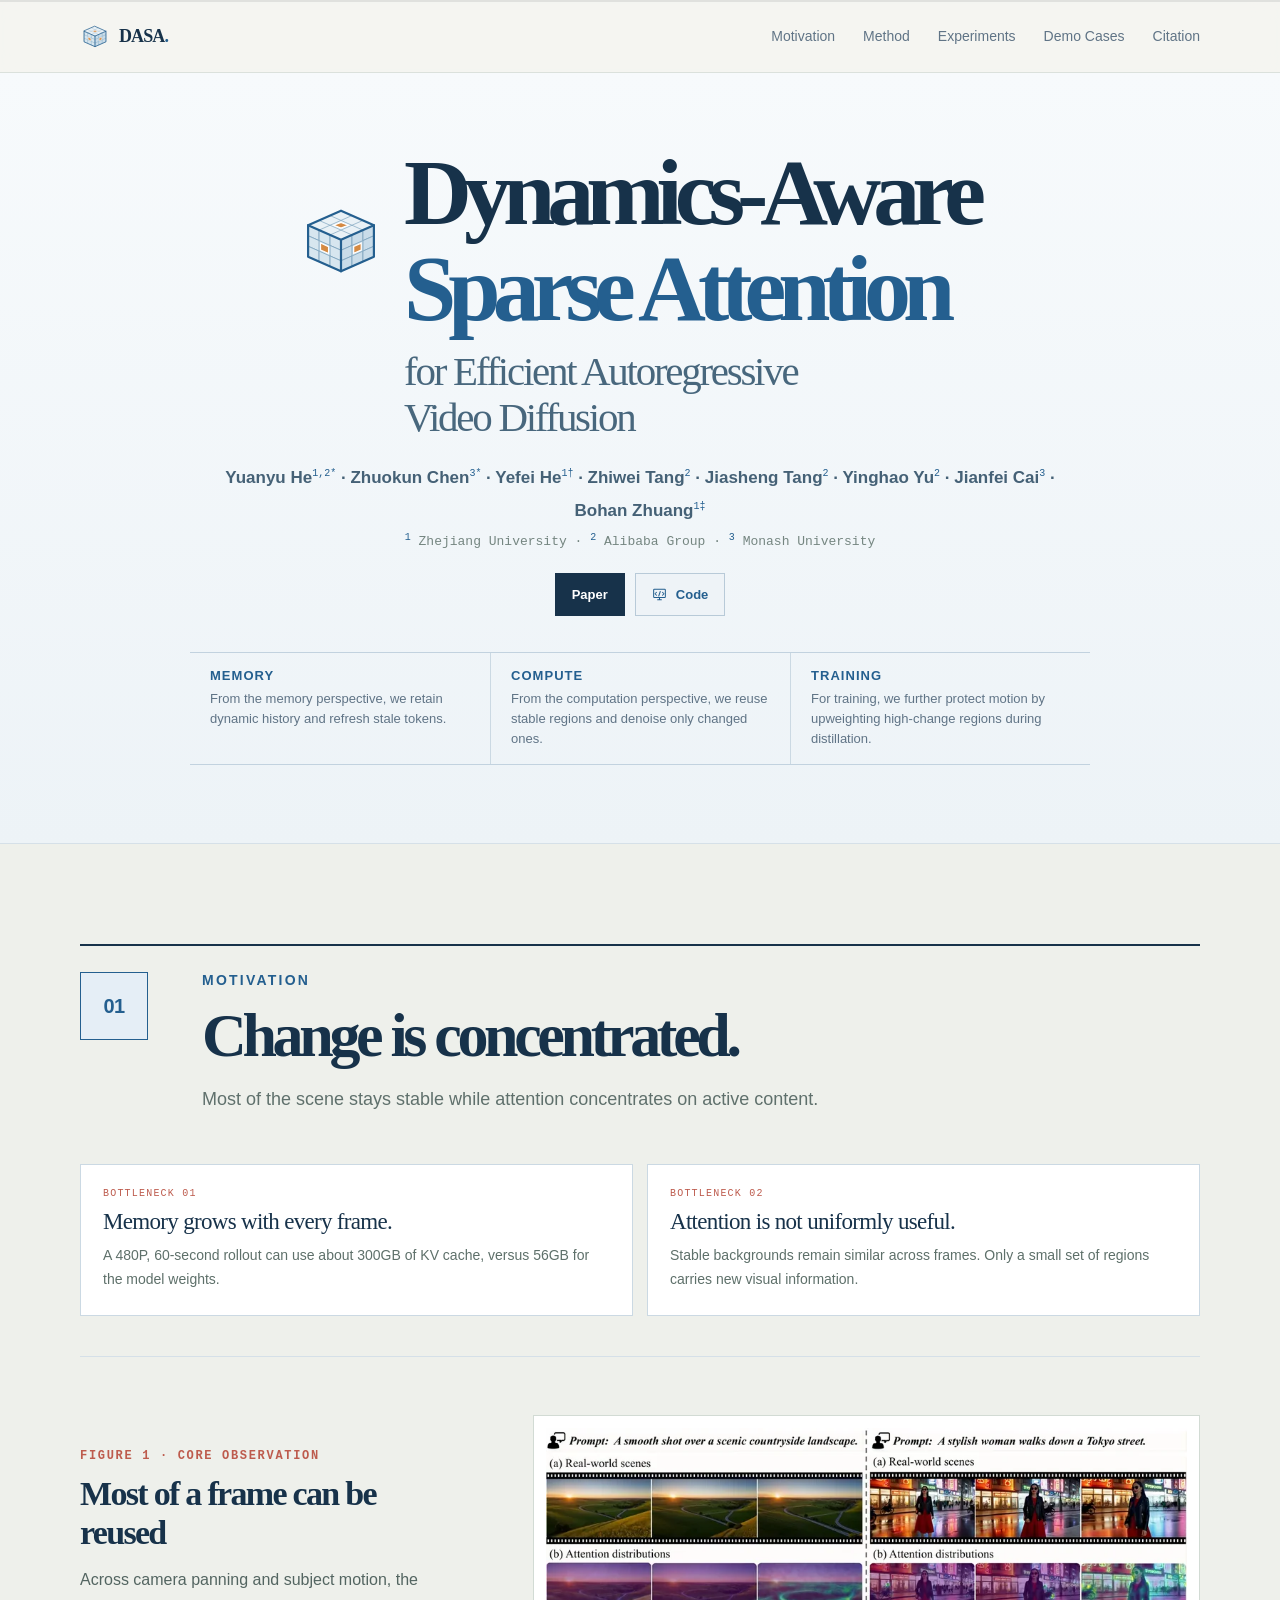
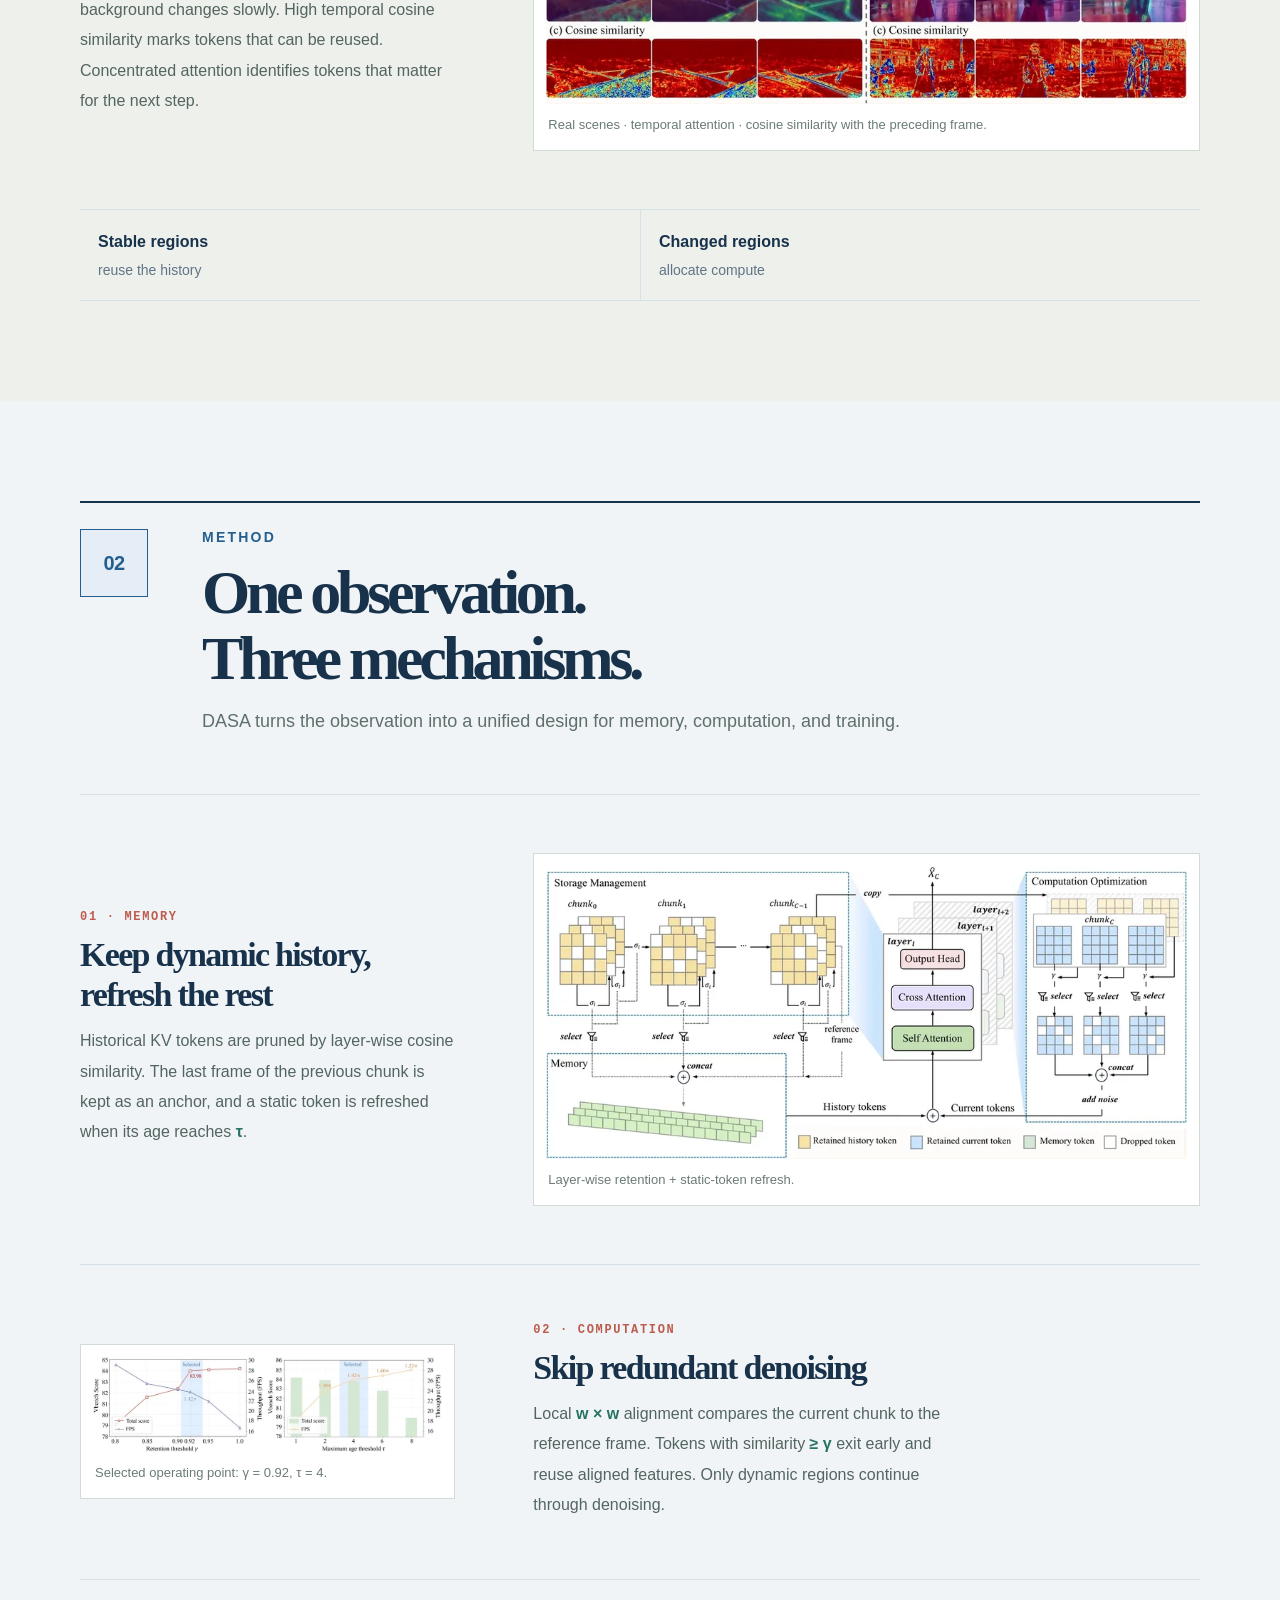
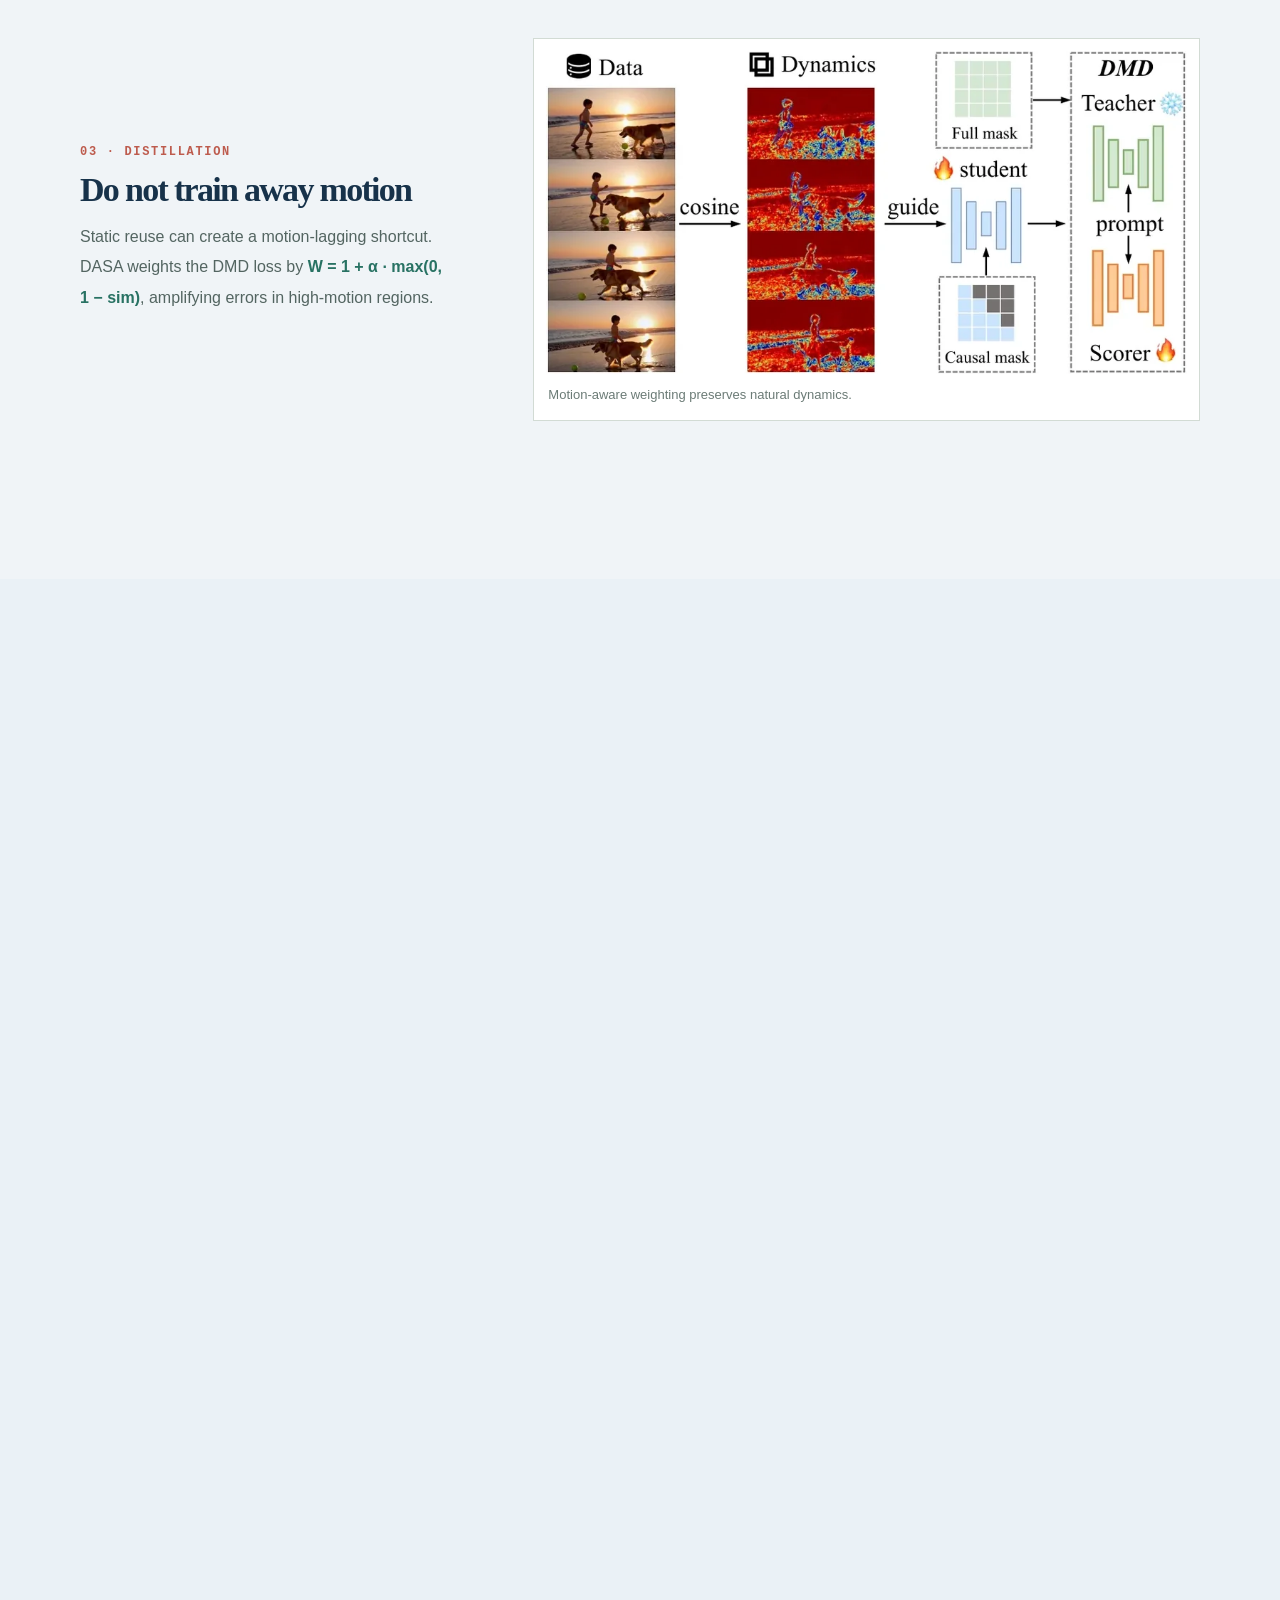
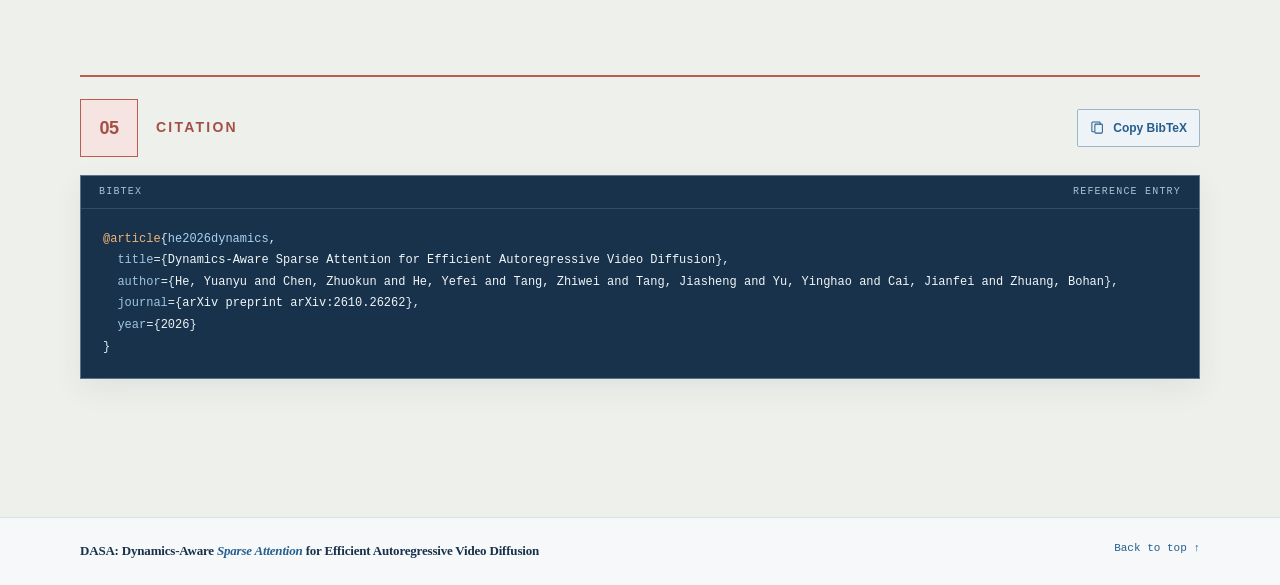
==== commit 11467e4a: "Polish project page citation block" ====
--- a/docs/index.html
+++ b/docs/index.html
@@ -10,7 +10,7 @@
 <header class="site-header"><div class="nav-wrap"><a class="brand" href="#top" aria-label="DASA home"><svg class="brand-mark" viewBox="0 0 32 24" aria-hidden="true"><rect x="1.5" y="2" width="18" height="18" rx="2.5"></rect><circle cx="6" cy="7" r="1.2"></circle><circle cx="11" cy="7" r="1.2"></circle><circle cx="16" cy="7" r="1.2"></circle><circle cx="6" cy="12" r="1.2"></circle><circle cx="11" cy="12" r="1.2"></circle><circle cx="16" cy="12" r="1.2"></circle><circle cx="6" cy="17" r="1.2"></circle><circle cx="11" cy="17" r="1.2"></circle><path class="brand-motion" d="M14 18.5C19 20 20 7 29 5"></path><path class="brand-arrow" d="m25.5 5 3.5 0 0 3.5"></path></svg><span>DASA<span class="accent">.</span></span></a><nav class="nav-links" id="nav-links" aria-label="Project sections"><a href="#motivation">Motivation</a><a href="#method">Method</a><a href="#experiments">Experiments</a><a href="#demo-cases">Demo Cases</a><a href="#citation">Citation</a></nav><button class="nav-toggle" id="nav-toggle" type="button" aria-label="Open navigation" aria-controls="nav-links" aria-expanded="false"><span></span><span></span></button></div></header>
 <main id="top">
 
-<section class="hero"><div class="container"><div class="hero-copy reveal"><div class="hero-title-lockup"><img class="hero-method-icon" src="assets/logo.svg" alt="" aria-hidden="true"><h1><span class="title-main">Dynamics-Aware<br><em>Sparse Attention</em></span><span class="title-tail">for Efficient Autoregressive<br>Video Diffusion</span></h1></div><p class="hero-authors">Yuanyu He<sup>1,2*</sup> · Zhuokun Chen<sup>3*</sup> · Yefei He<sup>1†</sup> · Zhiwei Tang<sup>2</sup> · Jiasheng Tang<sup>2</sup> · Yinghao Yu<sup>2</sup> · Jianfei Cai<sup>3</sup> · Bohan Zhuang<sup>1‡</sup></p><p class="hero-affiliations"><sup>1</sup> Zhejiang University · <sup>2</sup> Alibaba Group · <sup>3</sup> Monash University</p><div class="hero-actions"><a class="button button-dark" href="DASA-paper.pdf" target="_blank" rel="noopener">Paper</a><a class="button button-code" href="https://github.com/Yuanyu0/DASA" target="_blank" rel="noopener" aria-label="View DASA code"><svg class="code-icon" viewBox="0 0 20 20" aria-hidden="true"><rect x="2.2" y="3" width="15.6" height="11" rx="1"></rect><path d="M7.5 17h5M10 14v3M6 7l-2 2 2 2m8-4 2 2-2 2m-3-5-2 6"></path></svg> Code</a></div><div class="hero-facts" aria-label="DASA at a glance"><div><strong>Memory</strong><span>From the memory perspective, we retain dynamic history and refresh stale tokens.</span></div><div><strong>Compute</strong><span>From the computation perspective, we reuse stable regions and denoise only changed ones.</span></div><div><strong>Training</strong><span>For training, we further protect motion by upweighting high-change regions during distillation.</span></div></div></div></div></section>
+<section class="hero"><div class="container"><div class="hero-copy reveal"><div class="hero-title-lockup"><img class="hero-method-icon" src="assets/logo.svg" alt="" aria-hidden="true"><h1><span class="title-main">Dynamics-Aware<br><em>Sparse Attention</em></span><span class="title-tail">for Efficient Autoregressive<br>Video Diffusion</span></h1></div><p class="hero-authors">Yuanyu He<sup>1,2*</sup> · Zhuokun Chen<sup>3*</sup> · Yefei He<sup>1†</sup> · Zhiwei Tang<sup>2</sup> · Jiasheng Tang<sup>2</sup> · Yinghao Yu<sup>2</sup> · Jianfei Cai<sup>3</sup> · Bohan Zhuang<sup>1‡</sup></p><p class="hero-affiliations"><sup>1</sup> Zhejiang University · <sup>2</sup> Alibaba Group · <sup>3</sup> Monash University</p><div class="hero-actions"><a class="button button-dark" href="https://arxiv.org/abs/2610.26262" target="_blank" rel="noopener">Paper</a><a class="button button-code" href="https://github.com/Yuanyu0/DASA" target="_blank" rel="noopener" aria-label="View DASA code"><svg class="code-icon" viewBox="0 0 20 20" aria-hidden="true"><rect x="2.2" y="3" width="15.6" height="11" rx="1"></rect><path d="M7.5 17h5M10 14v3M6 7l-2 2 2 2m8-4 2 2-2 2m-3-5-2 6"></path></svg> Code</a></div><div class="hero-facts" aria-label="DASA at a glance"><div><strong>Memory</strong><span>From the memory perspective, we retain dynamic history and refresh stale tokens.</span></div><div><strong>Compute</strong><span>From the computation perspective, we reuse stable regions and denoise only changed ones.</span></div><div><strong>Training</strong><span>For training, we further protect motion by upweighting high-change regions during distillation.</span></div></div></div></div></section>
 <section class="section motivation" id="motivation"><div class="container"><div class="section-intro reveal"><span class="section-number">01</span><div><p class="section-kicker">Motivation</p><h2>Change is concentrated.</h2><p>Most of the scene stays stable while attention concentrates on active content.</p></div></div><div class="problem-grid reveal"><article><p class="problem-index">BOTTLENECK 01</p><h3>Memory grows with every frame.</h3><p>A 480P, 60-second rollout can use about 300GB of KV cache, versus 56GB for the model weights.</p></article><article><p class="problem-index">BOTTLENECK 02</p><h3>Attention is not uniformly useful.</h3><p>Stable backgrounds remain similar across frames. Only a small set of regions carries new visual information.</p></article></div><article class="feature-slide reveal"><div class="feature-copy"><p class="figure-label">FIGURE 1 · CORE OBSERVATION</p><h3>Most of a frame can be reused</h3><p>Across camera panning and subject motion, the background changes slowly. High temporal cosine similarity marks tokens that can be reused. Concentrated attention identifies tokens that matter for the next step.</p></div><figure class="paper-figure"><button class="gallery-trigger" data-figure-src="assets/figure-01.webp" data-figure-title="Figure 1 · Spatiotemporal dynamics" data-figure-alt="Real scenes, attention distributions, and cosine similarity for camera panning and subject motion." aria-label="Open Figure 1"><img src="assets/thumbs/figure-01.webp" alt="Spatiotemporal dynamics across camera panning and subject motion." loading="lazy" decoding="async"><span class="open-label">Open figure ↗</span></button><figcaption>Real scenes · temporal attention · cosine similarity with the preceding frame.</figcaption></figure></article><div class="takeaways reveal"><div><strong>Stable regions</strong><span>reuse the history</span></div><div><strong>Changed regions</strong><span>allocate compute</span></div></div></div></section>
 
 <section class="section method" id="method"><div class="container"><div class="section-intro reveal"><span class="section-number">02</span><div><p class="section-kicker">Method</p><h2>One observation.<br>Three mechanisms.</h2><p>DASA turns the observation into a unified design for memory, computation, and training.</p></div></div><div class="method-list"><article class="method-row reveal"><div class="method-copy"><p class="figure-label">01 · MEMORY</p><h3>Keep dynamic history, refresh the rest</h3><p>Historical KV tokens are pruned by layer-wise cosine similarity. The last frame of the previous chunk is kept as an anchor, and a static token is refreshed when its age reaches <strong>τ</strong>.</p></div><figure class="paper-figure"><button class="gallery-trigger" data-figure-src="assets/figure-02.webp" data-figure-title="Figure 2 · DASA framework" data-figure-alt="DASA architecture with storage management, reference frame, and computation optimization." aria-label="Open Figure 2"><img src="assets/thumbs/figure-02.webp" alt="DASA storage and computation framework." loading="lazy" decoding="async"><span class="open-label">Open figure ↗</span></button><figcaption>Layer-wise retention + static-token refresh.</figcaption></figure></article><article class="method-row reverse reveal"><div class="method-copy"><p class="figure-label">02 · COMPUTATION</p><h3>Skip redundant denoising</h3><p>Local <strong>w × w</strong> alignment compares the current chunk to the reference frame. Tokens with similarity <strong>≥ γ</strong> exit early and reuse aligned features. Only dynamic regions continue through denoising.</p></div><figure class="paper-figure"><button class="gallery-trigger" data-figure-src="assets/figure-04.webp" data-figure-title="Figure 4 · Threshold ablations" data-figure-alt="Ablations of early-exit threshold gamma and maximum token age threshold tau." aria-label="Open Figure 4"><img src="assets/thumbs/figure-04.webp" alt="DASA threshold ablations." loading="lazy" decoding="async"><span class="open-label">Open figure ↗</span></button><figcaption>Selected operating point: γ = 0.92, τ = 4.</figcaption></figure></article><article class="method-row reveal"><div class="method-copy"><p class="figure-label">03 · DISTILLATION</p><h3>Do not train away motion</h3><p>Static reuse can create a motion-lagging shortcut. DASA weights the DMD loss by <strong>W = 1 + α · max(0, 1 − sim)</strong>, amplifying errors in high-motion regions.</p></div><figure class="paper-figure"><button class="gallery-trigger" data-figure-src="assets/figure-03.webp" data-figure-title="Figure 3 · Dynamics-guided distillation" data-figure-alt="Dynamics-guided distillation with a spatially varying motion weight." aria-label="Open Figure 3"><img src="assets/thumbs/figure-03.webp" alt="Dynamics-guided distillation diagram." loading="lazy" decoding="async"><span class="open-label">Open figure ↗</span></button><figcaption>Motion-aware weighting preserves natural dynamics.</figcaption></figure></article></div></div></section>
@@ -19,7 +19,12 @@
 
 <section class="section demo-cases" id="demo-cases"><div class="container"><div class="section-intro reveal"><span class="section-number">04</span><div><p class="section-kicker">Demo Cases</p><h2>Visual comparisons.</h2><p>Qualitative comparisons across resolutions show the original rollout, DASA, and DASA with adaptation.</p></div></div><div class="demo-grid reveal"><figure class="demo-figure"><button class="gallery-trigger" data-figure-src="assets/figure-09.webp" data-figure-title="Figure 9 · 480P" data-figure-alt="480P qualitative comparison for lava and cat-and-mouse scenes." aria-label="Open Figure 9"><img src="assets/thumbs/figure-09.webp" alt="480P qualitative comparisons." loading="lazy" decoding="async"><span class="open-label">Open figure ↗</span></button><figcaption><strong>480P</strong><span>Lava collapse · cat and mouse</span></figcaption></figure><figure class="demo-figure"><button class="gallery-trigger" data-figure-src="assets/figure-10-top2.webp" data-figure-title="Figure 10 · 720P" data-figure-alt="720P qualitative comparison for portrait and first-person flight scenes." aria-label="Open Figure 10"><img src="assets/thumbs/figure-10-top2.webp" alt="720P qualitative comparisons." loading="lazy" decoding="async"><span class="open-label">Open figure ↗</span></button><figcaption><strong>720P</strong><span>Portrait · FPV</span></figcaption></figure><figure class="demo-figure"><button class="gallery-trigger" data-figure-src="assets/figure-11-top2.webp" data-figure-title="Figure 11 · 1080P" data-figure-alt="1080P qualitative comparison for a horse in the Gobi Desert and a tsunami." aria-label="Open Figure 11"><img src="assets/thumbs/figure-11-top2.webp" alt="1080P qualitative comparisons." loading="lazy" decoding="async"><span class="open-label">Open figure ↗</span></button><figcaption><strong>1080P</strong><span>Gobi · tsunami</span></figcaption></figure></div><div class="demo-more-label"><strong>Additional prompt coverage</strong><span>Four more scenes show the same stable-background / active-region pattern.</span></div><div class="demo-grid demo-grid-secondary reveal"><figure class="demo-figure"><button class="gallery-trigger" data-figure-src="assets/figure-05.webp" data-figure-title="Figure 5 · Bird to fish" data-figure-alt="Qualitative comparison of a bird landing on water and turning into a fish." aria-label="Open Figure 5"><img src="assets/thumbs/figure-05.webp" alt="Bird landing on water and turning into a fish." loading="lazy" decoding="async"><span class="open-label">Open figure ↗</span></button><figcaption><strong>CASE 01</strong><span>Bird → fish</span></figcaption></figure><figure class="demo-figure"><button class="gallery-trigger" data-figure-src="assets/figure-06.webp" data-figure-title="Figure 6 · Girl on oak limb" data-figure-alt="Qualitative comparison of a girl sitting on a bent oak limb." aria-label="Open Figure 6"><img src="assets/thumbs/figure-06.webp" alt="Girl sitting on a bent oak limb." loading="lazy" decoding="async"><span class="open-label">Open figure ↗</span></button><figcaption><strong>CASE 02</strong><span>Oak limb</span></figcaption></figure><figure class="demo-figure"><button class="gallery-trigger" data-figure-src="assets/figure-07.webp" data-figure-title="Figure 7 · Bullet train" data-figure-alt="Qualitative comparison of a bullet train speeding through a rainforest." aria-label="Open Figure 7"><img src="assets/thumbs/figure-07.webp" alt="Bullet train speeding through a rainforest." loading="lazy" decoding="async"><span class="open-label">Open figure ↗</span></button><figcaption><strong>CASE 03</strong><span>Rainforest train</span></figcaption></figure><figure class="demo-figure"><button class="gallery-trigger" data-figure-src="assets/figure-08.webp" data-figure-title="Figure 8 · Sea creature" data-figure-alt="Qualitative comparison of a translucent blue-green sea creature." aria-label="Open Figure 8"><img src="assets/thumbs/figure-08.webp" alt="Translucent blue-green sea creature." loading="lazy" decoding="async"><span class="open-label">Open figure ↗</span></button><figcaption><strong>CASE 04</strong><span>Sea creature</span></figcaption></figure></div></div></section>
 
-<section class="section citation" id="citation" aria-label="Citation"><div class="container citation-placeholder"><span class="section-number">05</span><p class="section-kicker">Citation</p></div></section>
+<section class="section citation" id="citation" aria-label="Citation"><div class="container citation-placeholder"><span class="section-number">05</span><p class="section-kicker">Citation</p><button class="citation-copy-button" id="copy-citation" type="button"><svg viewBox="0 0 20 20" aria-hidden="true"><rect x="6.5" y="5.5" width="10" height="12" rx="1.2"></rect><path d="M13.5 5.5V3.8a1 1 0 0 0-1-1h-9a1 1 0 0 0-1 1v11a1 1 0 0 0 1 1h2"></path></svg><span>Copy BibTeX</span></button><div class="citation-code-frame"><div class="citation-code-label"><span>BIBTEX</span><span>REFERENCE ENTRY</span></div><pre class="citation-slot" id="bibtex" aria-label="BibTeX citation"><span class="bib-type">@article</span>{<span class="bib-key">he2026dynamics</span>,
+  <span class="bib-field">title</span>={<span class="bib-value">Dynamics-Aware Sparse Attention for Efficient Autoregressive Video Diffusion</span>},
+  <span class="bib-field">author</span>={<span class="bib-value">He, Yuanyu and Chen, Zhuokun and He, Yefei and Tang, Zhiwei and Tang, Jiasheng and Yu, Yinghao and Cai, Jianfei and Zhuang, Bohan</span>},
+  <span class="bib-field">journal</span>={<span class="bib-value">arXiv preprint arXiv:2610.26262</span>},
+  <span class="bib-field">year</span>={<span class="bib-value">2026</span>}
+}</pre></div><p class="citation-copy-status" id="citation-copy-status" aria-live="polite"></p></div></section>
 </main>
 <footer class="site-footer"><div class="container"><span class="footer-title">DASA: Dynamics-Aware <em>Sparse Attention</em> for Efficient Autoregressive Video Diffusion</span><a href="#top">Back to top ↑</a></div></footer>
 <dialog class="figure-dialog" id="figure-dialog" aria-label="Expanded research figure"><div class="dialog-bar"><span id="figure-dialog-title">DASA / RESEARCH FIGURE</span><button id="figure-close" type="button" aria-label="Close figure">Close <b>×</b></button></div><img alt="Expanded research figure" id="figure-dialog-image"></dialog>
--- a/docs/styles.css
+++ b/docs/styles.css
@@ -27,7 +27,7 @@
 .hero{padding:72px 0 78px}
 .nav-links{font-size:14px}
 .site-footer .container{flex-wrap:wrap}.site-footer .footer-title{max-width:850px;color:var(--ink);font:600 13px/1.45 var(--display);letter-spacing:-.015em}.site-footer .footer-title em{color:var(--mint);font-style:italic}
-.citation-placeholder{display:flex;align-items:center;gap:18px;border-top:2px solid #bd5b4d;padding-top:22px}.citation-placeholder .section-number{display:grid;place-items:center;width:58px;height:58px;padding:0;border:1px solid #bd5b4d;background:#f5e4e1;color:#a44f45;font:700 18px/1 var(--sans)}.citation-placeholder .section-kicker{margin:0;color:#a44f45;font:700 14px/1.2 var(--sans);letter-spacing:.16em}.citation-coming-soon{margin:0 0 0 auto;color:#7890a0;font-size:14px}
+.citation-placeholder{display:grid;grid-template-columns:58px 1fr auto;align-items:center;column-gap:18px;row-gap:18px;border-top:2px solid #bd5b4d;padding-top:22px}.citation-placeholder .section-number{display:grid;place-items:center;width:58px;height:58px;padding:0;border:1px solid #bd5b4d;background:#f5e4e1;color:#a44f45;font:700 18px/1 var(--sans)}.citation-placeholder .section-kicker{margin:0;color:#a44f45;font:700 14px/1.2 var(--sans);letter-spacing:.16em}.citation-copy-button{display:inline-flex;align-items:center;justify-self:end;gap:8px;min-height:38px;padding:0 12px;border:1px solid #9db7ca;border-radius:2px;background:#eef3f7;color:#245f8f;font:600 12px var(--sans);cursor:pointer;transition:background .18s,transform .18s}.citation-copy-button:hover{background:#e3edf4;transform:translateY(-1px)}.citation-copy-button:focus-visible{outline:2px solid #d58a43;outline-offset:2px}.citation-copy-button svg{width:15px;height:15px;fill:none;stroke:currentColor;stroke-width:1.35;stroke-linecap:round;stroke-linejoin:round}.citation-slot{grid-column:1/-1;display:block;width:100%;min-height:120px;box-sizing:border-box;margin:0;padding:20px 22px;border:1px solid #cbd9e3;background:#fff;color:var(--ink);font:13px/1.7 var(--mono);white-space:pre-wrap;overflow-wrap:anywhere}.citation-copy-status{grid-column:1/-1;min-height:18px;margin:-10px 0 0;color:#245f8f;font-size:12px}
 .hero-title-lockup{display:flex;align-items:flex-start;justify-content:center;gap:24px;margin:0 auto;text-align:left}
 .hero-method-icon{width:78px;height:78px;flex:0 0 78px;margin-top:57px;object-fit:contain}
 .hero-title-lockup h1{margin:0;text-align:left}
@@ -55,3 +55,6 @@
 .demo-more-label{display:flex;justify-content:space-between;align-items:baseline;gap:20px;margin:48px 0 16px;padding-top:20px;border-top:1px solid #cbd9e3;color:#245f8f}.demo-more-label strong{font:700 13px/1.2 var(--sans);letter-spacing:.1em;text-transform:uppercase}.demo-more-label span{color:#607486;font-size:13px}.demo-grid-secondary{grid-template-columns:repeat(4,1fr);gap:12px}.demo-grid-secondary .demo-figure{padding:7px}.demo-grid-secondary .demo-figure figcaption{padding-top:8px;font-size:11px}.demo-grid-secondary .demo-figure figcaption strong{font-size:10px}
 @media(max-width:650px){.hero{padding:54px 0 60px}.hero-title-lockup{flex-direction:column;align-items:center;gap:10px}.hero-title-lockup h1{text-align:center}.hero-method-icon{width:52px;height:52px;flex-basis:52px;margin-top:0}.hero h1{font-size:42px}.hero h1 .title-tail{margin-top:8px;font-size:22px}.hero-summary{margin-top:20px;font-size:17px}.hero-authors{margin-top:19px;font-size:14px;line-height:1.8}.hero-affiliations{font-size:11px}.hero-facts{margin-top:28px}.hero-facts>div{padding:12px 9px}.hero-facts>div+div{border-left:1px solid #cbd9e3}.hero-facts strong{font-size:11px;letter-spacing:.03em}.hero-facts span{font-size:10px;line-height:1.35}.figure-label{font-size:11px}.takeaways strong{font-size:15px}.takeaways span{font-size:13px}.problem-grid{grid-template-columns:1fr;gap:10px;margin:0 0 30px}.problem-grid article{padding:19px 18px}.problem-grid h3{font-size:22px}.demo-more-label{display:block;margin-top:36px}.demo-more-label span{display:block;margin-top:7px;font-size:12px}.demo-grid-secondary{grid-template-columns:1fr 1fr;gap:9px}.demo-grid-secondary .demo-figure figcaption{display:block}.demo-grid-secondary .demo-figure figcaption span{display:block;margin-top:3px}.site-footer .footer-title{max-width:100%;font-size:12px}.citation-placeholder{display:grid;grid-template-columns:48px 1fr;gap:12px;padding-top:18px}.citation-placeholder .section-number{width:48px;height:48px;font-size:15px}.citation-placeholder .section-kicker{align-self:center}.citation-coming-soon{grid-column:2;margin:0;font-size:12px}}
 @supports (content-visibility:auto){section.section:not(.citation){content-visibility:auto;contain-intrinsic-size:900px}}
+@media(max-width:650px){.citation-copy-button{grid-column:2;justify-self:start}}
+.citation-code-frame{grid-column:1/-1;min-width:0;overflow:hidden;border:1px solid #58748b;background:#17324a;box-shadow:0 10px 28px #17324a12}.citation-code-label{display:flex;justify-content:space-between;gap:12px;padding:10px 18px;border-bottom:1px solid #ffffff20;color:#a9c2d4;font:10px/1.2 var(--mono);letter-spacing:.12em}.citation-slot{width:100%;min-height:0;margin:0;padding:20px 22px;border:0;background:transparent;color:#e1ebf2;font:12px/1.8 var(--mono);tab-size:2;white-space:pre-wrap;overflow-wrap:anywhere}.citation-slot .bib-type{color:#f1b37a}.citation-slot .bib-key{color:#a8d3ee}.citation-slot .bib-field{color:#9ec6df}.citation-slot .bib-value{color:#f1f5f8}.citation-copy-status{grid-column:1/-1;min-height:18px;margin:-8px 0 0;color:#607d93;font-size:12px}
+@media(max-width:650px){.citation-code-label{padding:9px 13px;font-size:9px}.citation-slot{padding:16px 13px;font-size:10px;line-height:1.75}}
